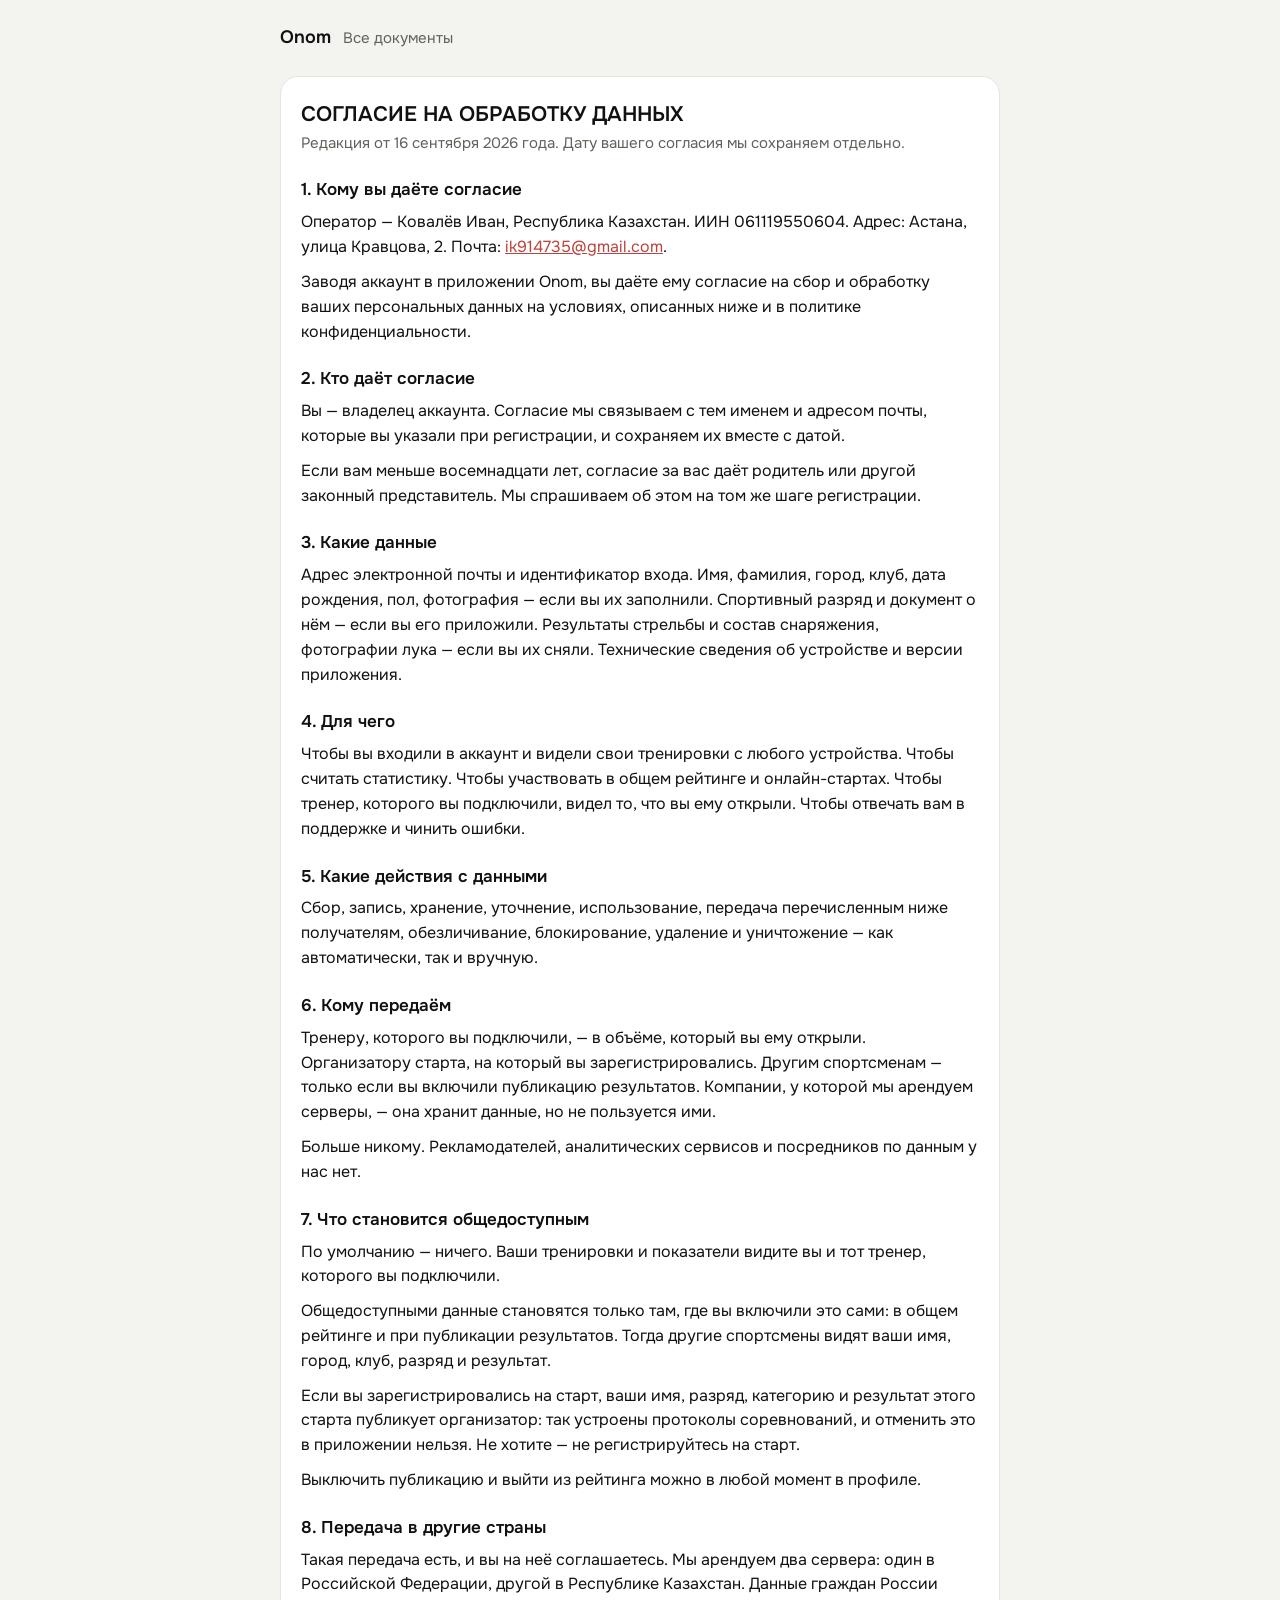
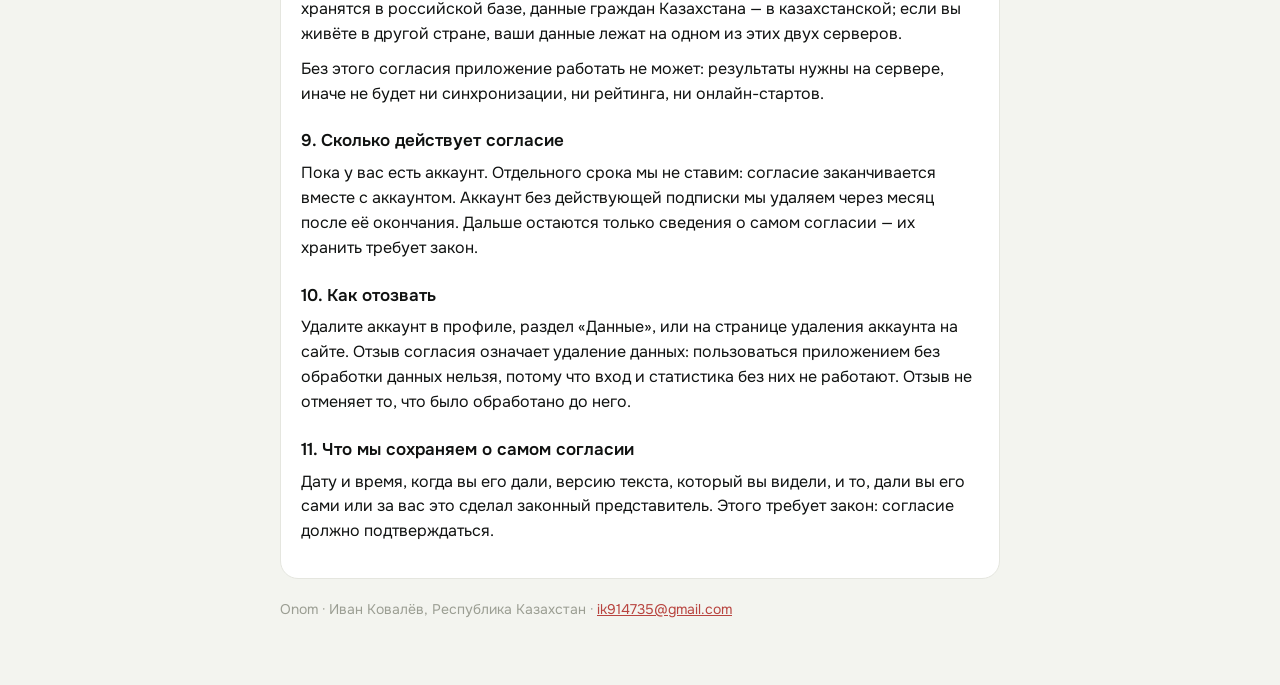
==== consent/index.html @ 04f854c0 "Публикация страницы документов Onom (политика, соглашение, согласие, удаление аккаунта, поддержка)" ====
<!doctype html>
<html lang="ru">
<head>
<meta charset="utf-8">
<meta name="viewport" content="width=device-width, initial-scale=1">
<title>Согласие на обработку данных · Onom</title>
<meta name="description" content="Согласие на обработку данных приложения Onom для стрельбы из лука.">
<link rel="stylesheet" href="../style.css">
</head>
<body>
<div class="wrap">
  <header>
    <a class="brand" href="../">Onom</a>
    <a class="back" href="../">Все документы</a>
  </header>
  <main>
    <h1>СОГЛАСИЕ НА ОБРАБОТКУ ДАННЫХ</h1>
    <p class="i">Редакция от 16 сентября 2026 года. Дату вашего согласия мы сохраняем отдельно.</p>
    <h2>1. Кому вы даёте согласие</h2>
    <p>Оператор — Ковалёв Иван, Республика Казахстан. ИИН 061119550604. Адрес: Астана, улица Кравцова, 2. Почта: <a href="mailto:ik914735@gmail.com">ik914735@gmail.com</a>.</p>
    <p>Заводя аккаунт в приложении Onom, вы даёте ему согласие на сбор и обработку ваших персональных данных на условиях, описанных ниже и в политике конфиденциальности.</p>
    <h2>2. Кто даёт согласие</h2>
    <p>Вы — владелец аккаунта. Согласие мы связываем с тем именем и адресом почты, которые вы указали при регистрации, и сохраняем их вместе с датой.</p>
    <p>Если вам меньше восемнадцати лет, согласие за вас даёт родитель или другой законный представитель. Мы спрашиваем об этом на том же шаге регистрации.</p>
    <h2>3. Какие данные</h2>
    <p>Адрес электронной почты и идентификатор входа. Имя, фамилия, город, клуб, дата рождения, пол, фотография — если вы их заполнили. Спортивный разряд и документ о нём — если вы его приложили. Результаты стрельбы и состав снаряжения, фотографии лука — если вы их сняли. Технические сведения об устройстве и версии приложения.</p>
    <h2>4. Для чего</h2>
    <p>Чтобы вы входили в аккаунт и видели свои тренировки с любого устройства. Чтобы считать статистику. Чтобы участвовать в общем рейтинге и онлайн-стартах. Чтобы тренер, которого вы подключили, видел то, что вы ему открыли. Чтобы отвечать вам в поддержке и чинить ошибки.</p>
    <h2>5. Какие действия с данными</h2>
    <p>Сбор, запись, хранение, уточнение, использование, передача перечисленным ниже получателям, обезличивание, блокирование, удаление и уничтожение — как автоматически, так и вручную.</p>
    <h2>6. Кому передаём</h2>
    <p>Тренеру, которого вы подключили, — в объёме, который вы ему открыли. Организатору старта, на который вы зарегистрировались. Другим спортсменам — только если вы включили публикацию результатов. Компании, у которой мы арендуем серверы, — она хранит данные, но не пользуется ими.</p>
    <p>Больше никому. Рекламодателей, аналитических сервисов и посредников по данным у нас нет.</p>
    <h2>7. Что становится общедоступным</h2>
    <p>По умолчанию — ничего. Ваши тренировки и показатели видите вы и тот тренер, которого вы подключили.</p>
    <p>Общедоступными данные становятся только там, где вы включили это сами: в общем рейтинге и при публикации результатов. Тогда другие спортсмены видят ваши имя, город, клуб, разряд и результат.</p>
    <p>Если вы зарегистрировались на старт, ваши имя, разряд, категорию и результат этого старта публикует организатор: так устроены протоколы соревнований, и отменить это в приложении нельзя. Не хотите — не регистрируйтесь на старт.</p>
    <p>Выключить публикацию и выйти из рейтинга можно в любой момент в профиле.</p>
    <h2>8. Передача в другие страны</h2>
    <p>Такая передача есть, и вы на неё соглашаетесь. Мы арендуем два сервера: один в Российской Федерации, другой в Республике Казахстан. Данные граждан России хранятся в российской базе, данные граждан Казахстана — в казахстанской; если вы живёте в другой стране, ваши данные лежат на одном из этих двух серверов.</p>
    <p>Без этого согласия приложение работать не может: результаты нужны на сервере, иначе не будет ни синхронизации, ни рейтинга, ни онлайн-стартов.</p>
    <h2>9. Сколько действует согласие</h2>
    <p>Пока у вас есть аккаунт. Отдельного срока мы не ставим: согласие заканчивается вместе с аккаунтом. Аккаунт без действующей подписки мы удаляем через месяц после её окончания. Дальше остаются только сведения о самом согласии — их хранить требует закон.</p>
    <h2>10. Как отозвать</h2>
    <p>Удалите аккаунт в профиле, раздел «Данные», или на странице удаления аккаунта на сайте. Отзыв согласия означает удаление данных: пользоваться приложением без обработки данных нельзя, потому что вход и статистика без них не работают. Отзыв не отменяет то, что было обработано до него.</p>
    <h2>11. Что мы сохраняем о самом согласии</h2>
    <p>Дату и время, когда вы его дали, версию текста, который вы видели, и то, дали вы его сами или за вас это сделал законный представитель. Этого требует закон: согласие должно подтверждаться.</p>
  </main>
  <footer>Onom · Иван Ковалёв, Республика Казахстан · <a href="mailto:ik914735@gmail.com">ik914735@gmail.com</a></footer>
</div>
</body>
</html>
---- style.css ----
@font-face { font-family: 'Onest'; font-style: normal; font-weight: 400; font-display: swap; src: url('fonts/onest-cyrillic-ext-400-normal.woff2') format('woff2'); unicode-range: U+0460-052F, U+1C80-1C8A, U+20B4, U+2DE0-2DFF, U+A640-A69F, U+FE2E-FE2F; }
@font-face { font-family: 'Onest'; font-style: normal; font-weight: 400; font-display: swap; src: url('fonts/onest-cyrillic-400-normal.woff2') format('woff2'); unicode-range: U+0301, U+0400-045F, U+0490-0491, U+04B0-04B1, U+2116; }
@font-face { font-family: 'Onest'; font-style: normal; font-weight: 400; font-display: swap; src: url('fonts/onest-latin-ext-400-normal.woff2') format('woff2'); unicode-range: U+0100-02BA, U+02BD-02C5, U+02C7-02CC, U+02CE-02D7, U+02DD-02FF, U+0304, U+0308, U+0329, U+1D00-1DBF, U+1E00-1E9F, U+1EF2-1EFF, U+2020, U+20A0-20AB, U+20AD-20C0, U+2113, U+2C60-2C7F, U+A720-A7FF; }
@font-face { font-family: 'Onest'; font-style: normal; font-weight: 400; font-display: swap; src: url('fonts/onest-latin-400-normal.woff2') format('woff2'); unicode-range: U+0000-00FF, U+0131, U+0152-0153, U+02BB-02BC, U+02C6, U+02DA, U+02DC, U+0304, U+0308, U+0329, U+2000-206F, U+20AC, U+2122, U+2191, U+2193, U+2212, U+2215, U+FEFF, U+FFFD; }
@font-face { font-family: 'Onest'; font-style: normal; font-weight: 500; font-display: swap; src: url('fonts/onest-cyrillic-ext-500-normal.woff2') format('woff2'); unicode-range: U+0460-052F, U+1C80-1C8A, U+20B4, U+2DE0-2DFF, U+A640-A69F, U+FE2E-FE2F; }
@font-face { font-family: 'Onest'; font-style: normal; font-weight: 500; font-display: swap; src: url('fonts/onest-cyrillic-500-normal.woff2') format('woff2'); unicode-range: U+0301, U+0400-045F, U+0490-0491, U+04B0-04B1, U+2116; }
@font-face { font-family: 'Onest'; font-style: normal; font-weight: 500; font-display: swap; src: url('fonts/onest-latin-ext-500-normal.woff2') format('woff2'); unicode-range: U+0100-02BA, U+02BD-02C5, U+02C7-02CC, U+02CE-02D7, U+02DD-02FF, U+0304, U+0308, U+0329, U+1D00-1DBF, U+1E00-1E9F, U+1EF2-1EFF, U+2020, U+20A0-20AB, U+20AD-20C0, U+2113, U+2C60-2C7F, U+A720-A7FF; }
@font-face { font-family: 'Onest'; font-style: normal; font-weight: 500; font-display: swap; src: url('fonts/onest-latin-500-normal.woff2') format('woff2'); unicode-range: U+0000-00FF, U+0131, U+0152-0153, U+02BB-02BC, U+02C6, U+02DA, U+02DC, U+0304, U+0308, U+0329, U+2000-206F, U+20AC, U+2122, U+2191, U+2193, U+2212, U+2215, U+FEFF, U+FFFD; }
@font-face { font-family: 'Onest'; font-style: normal; font-weight: 600; font-display: swap; src: url('fonts/onest-cyrillic-ext-600-normal.woff2') format('woff2'); unicode-range: U+0460-052F, U+1C80-1C8A, U+20B4, U+2DE0-2DFF, U+A640-A69F, U+FE2E-FE2F; }
@font-face { font-family: 'Onest'; font-style: normal; font-weight: 600; font-display: swap; src: url('fonts/onest-cyrillic-600-normal.woff2') format('woff2'); unicode-range: U+0301, U+0400-045F, U+0490-0491, U+04B0-04B1, U+2116; }
@font-face { font-family: 'Onest'; font-style: normal; font-weight: 600; font-display: swap; src: url('fonts/onest-latin-ext-600-normal.woff2') format('woff2'); unicode-range: U+0100-02BA, U+02BD-02C5, U+02C7-02CC, U+02CE-02D7, U+02DD-02FF, U+0304, U+0308, U+0329, U+1D00-1DBF, U+1E00-1E9F, U+1EF2-1EFF, U+2020, U+20A0-20AB, U+20AD-20C0, U+2113, U+2C60-2C7F, U+A720-A7FF; }
@font-face { font-family: 'Onest'; font-style: normal; font-weight: 600; font-display: swap; src: url('fonts/onest-latin-600-normal.woff2') format('woff2'); unicode-range: U+0000-00FF, U+0131, U+0152-0153, U+02BB-02BC, U+02C6, U+02DA, U+02DC, U+0304, U+0308, U+0329, U+2000-206F, U+20AC, U+2122, U+2191, U+2193, U+2212, U+2215, U+FEFF, U+FFFD; }
@font-face { font-family: 'Onest'; font-style: normal; font-weight: 400; font-display: swap; src: url('fonts/onest-symbols-400-normal.woff2') format('woff2'); unicode-range: U+2190-21FF; }
@font-face { font-family: 'Onest'; font-style: normal; font-weight: 500; font-display: swap; src: url('fonts/onest-symbols-500-normal.woff2') format('woff2'); unicode-range: U+2190-21FF; }
@font-face { font-family: 'Onest'; font-style: normal; font-weight: 600; font-display: swap; src: url('fonts/onest-symbols-600-normal.woff2') format('woff2'); unicode-range: U+2190-21FF; }

:root {
  --bg: #F3F4EF; --surface: #FFFFFF; --text: #101211; --muted: #5F6259; --hint: #9B9E93; --line: #E5E6DF; --brick: #B8443F;
}
* { box-sizing: border-box; }
html { -webkit-text-size-adjust: 100%; }
body {
  margin: 0; padding: 24px 16px 64px; background: var(--bg); color: var(--text);
  font: 400 16px/1.55 'Onest', system-ui, -apple-system, 'Segoe UI', sans-serif;
}
.wrap { max-width: 720px; margin: 0 auto; }
header { display: flex; align-items: baseline; gap: 12px; margin-bottom: 24px; }
.brand { font-weight: 600; font-size: 18px; text-decoration: none; color: var(--text); }
.back { font-size: 15px; color: var(--muted); text-decoration: none; }
.back:hover, a:hover { color: var(--brick); }
main { background: var(--surface); border: 1px solid var(--line); border-radius: 18px; padding: 24px 20px; }
h1 { font-size: 21px; font-weight: 600; line-height: 1.3; margin: 0 0 4px; }
h2 { font-size: 17px; font-weight: 600; line-height: 1.35; margin: 24px 0 8px; }
p { margin: 0 0 10px; }
p.i { color: var(--muted); font-size: 15px; margin-bottom: 16px; }
li { margin: 0 0 8px 20px; }
a { color: var(--brick); }
nav.docs { list-style: none; padding: 0; margin: 0; }
nav.docs a { display: block; padding: 14px 0; border-bottom: 1px solid var(--line); text-decoration: none; color: var(--text); font-weight: 500; }
nav.docs a:last-child { border-bottom: 0; }
nav.docs span { display: block; font-weight: 400; font-size: 15px; color: var(--muted); margin-top: 2px; }
footer { margin-top: 20px; color: var(--hint); font-size: 14px; }
@media (max-width: 480px) { body { padding: 16px 16px 48px; } main { padding: 18px 16px; border-radius: 14px; } }
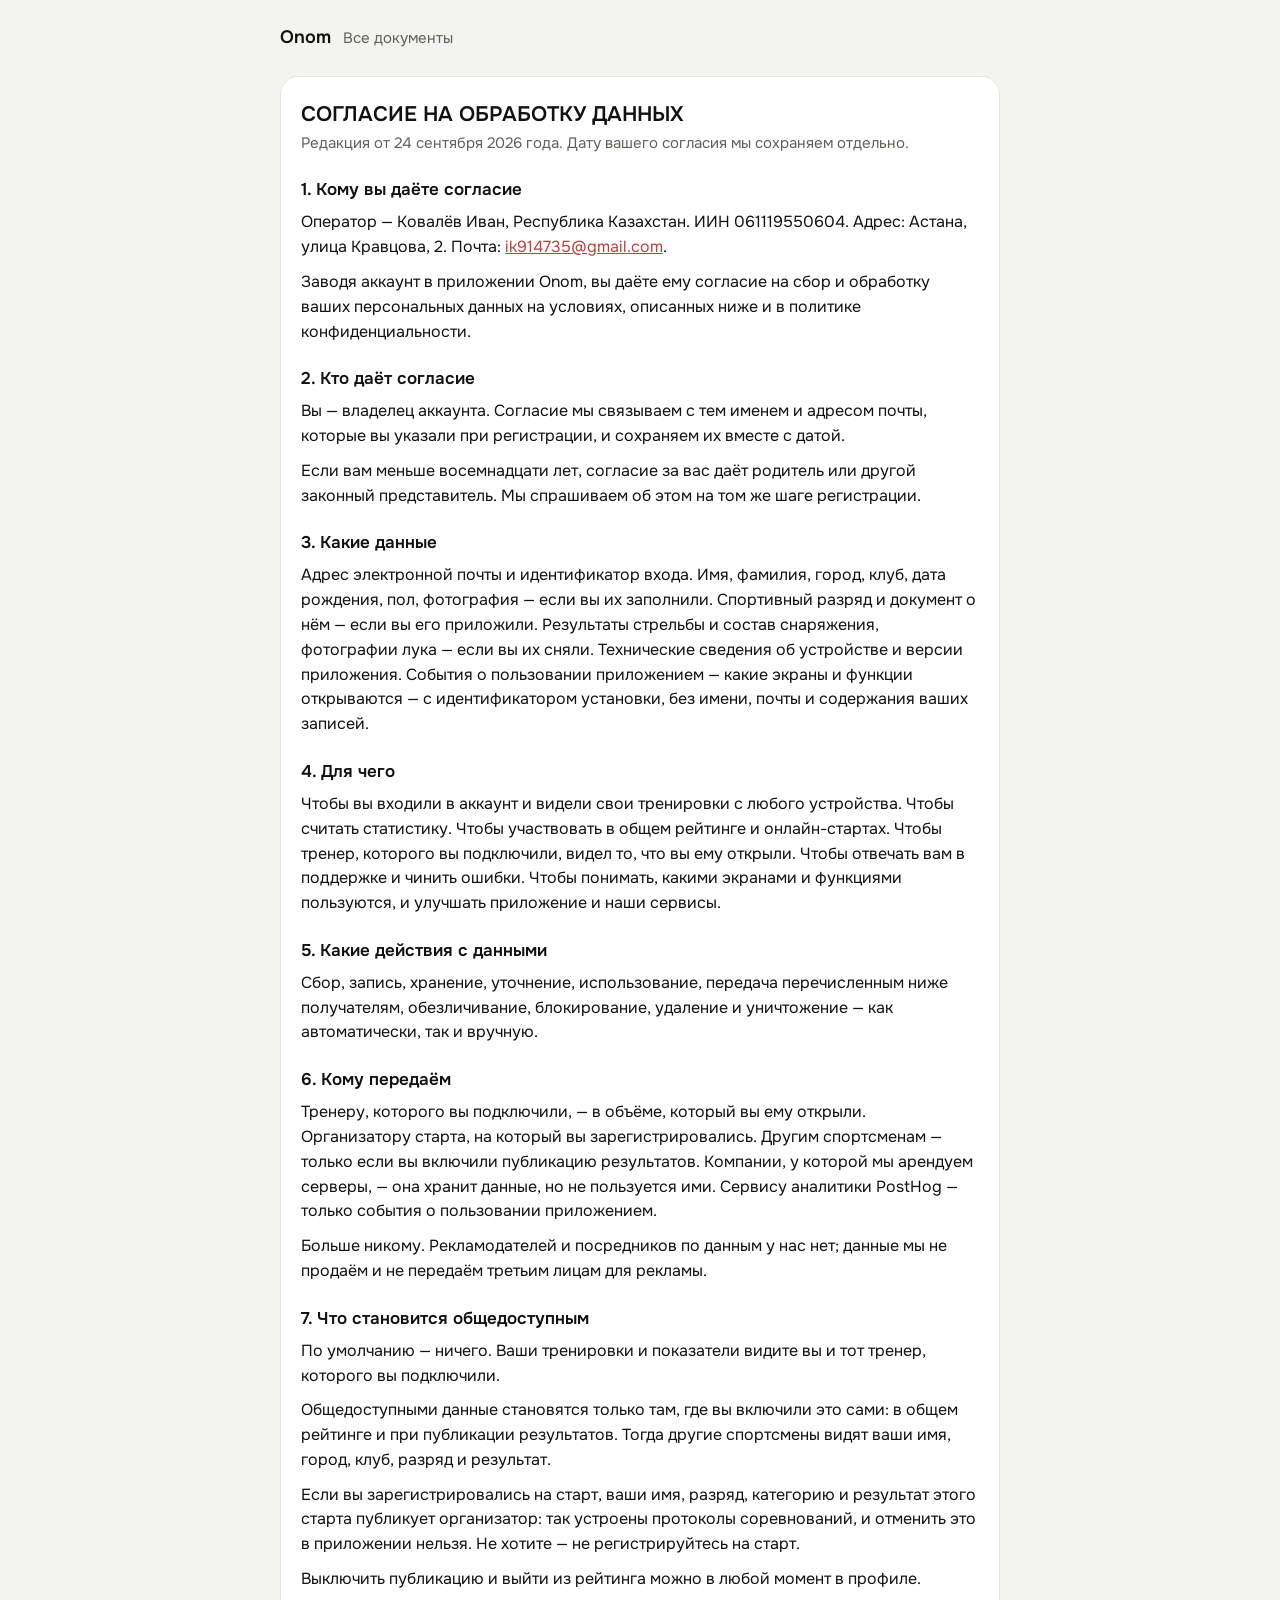
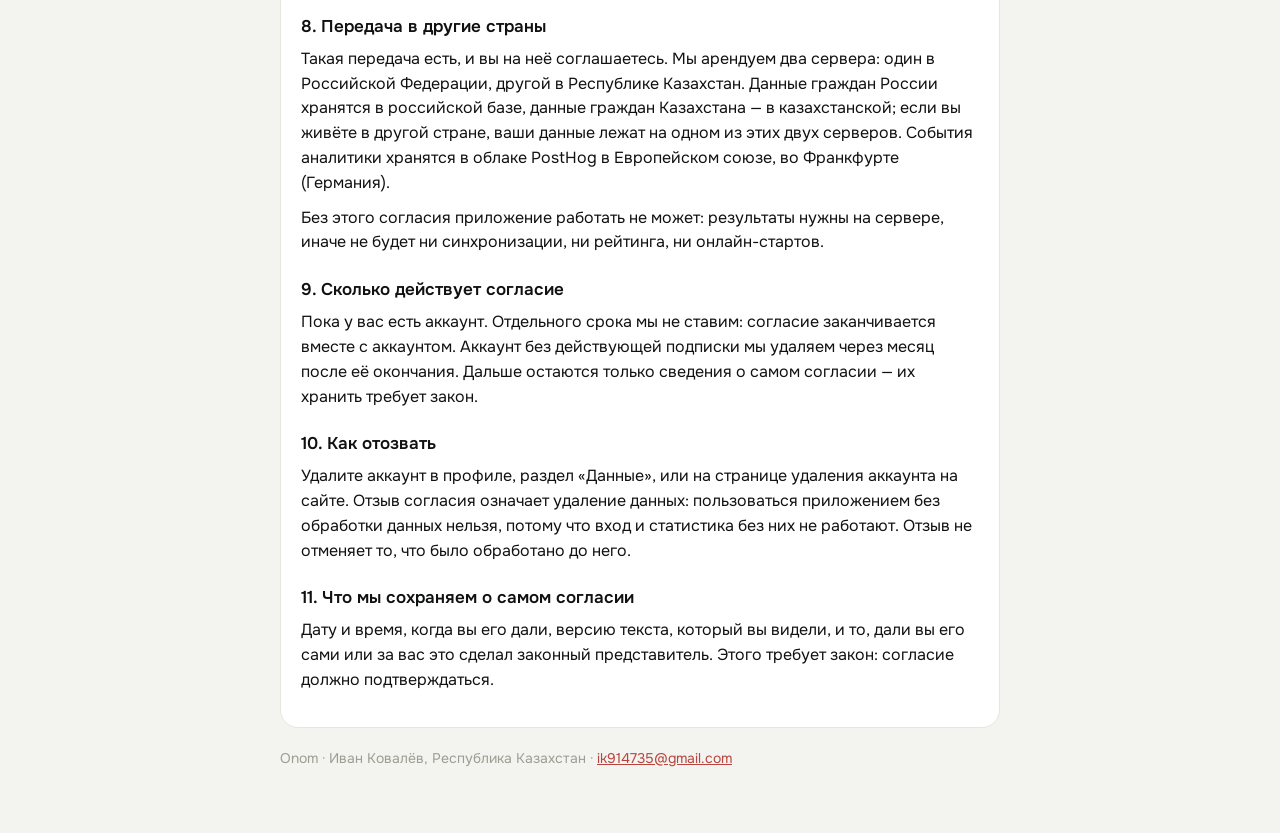
==== commit 7db32636: "Политика и согласие, редакция 24.09.2026: раздел 4 об аналитике Аналитика действий в приложении (соб" ====
--- a/consent/index.html
+++ b/consent/index.html
@@ -15,7 +15,7 @@
   </header>
   <main>
     <h1>СОГЛАСИЕ НА ОБРАБОТКУ ДАННЫХ</h1>
-    <p class="i">Редакция от 16 сентября 2026 года. Дату вашего согласия мы сохраняем отдельно.</p>
+    <p class="i">Редакция от 24 сентября 2026 года. Дату вашего согласия мы сохраняем отдельно.</p>
     <h2>1. Кому вы даёте согласие</h2>
     <p>Оператор — Ковалёв Иван, Республика Казахстан. ИИН 061119550604. Адрес: Астана, улица Кравцова, 2. Почта: <a href="mailto:ik914735@gmail.com">ik914735@gmail.com</a>.</p>
     <p>Заводя аккаунт в приложении Onom, вы даёте ему согласие на сбор и обработку ваших персональных данных на условиях, описанных ниже и в политике конфиденциальности.</p>
@@ -23,21 +23,21 @@
     <p>Вы — владелец аккаунта. Согласие мы связываем с тем именем и адресом почты, которые вы указали при регистрации, и сохраняем их вместе с датой.</p>
     <p>Если вам меньше восемнадцати лет, согласие за вас даёт родитель или другой законный представитель. Мы спрашиваем об этом на том же шаге регистрации.</p>
     <h2>3. Какие данные</h2>
-    <p>Адрес электронной почты и идентификатор входа. Имя, фамилия, город, клуб, дата рождения, пол, фотография — если вы их заполнили. Спортивный разряд и документ о нём — если вы его приложили. Результаты стрельбы и состав снаряжения, фотографии лука — если вы их сняли. Технические сведения об устройстве и версии приложения.</p>
+    <p>Адрес электронной почты и идентификатор входа. Имя, фамилия, город, клуб, дата рождения, пол, фотография — если вы их заполнили. Спортивный разряд и документ о нём — если вы его приложили. Результаты стрельбы и состав снаряжения, фотографии лука — если вы их сняли. Технические сведения об устройстве и версии приложения. События о пользовании приложением — какие экраны и функции открываются — с идентификатором установки, без имени, почты и содержания ваших записей.</p>
     <h2>4. Для чего</h2>
-    <p>Чтобы вы входили в аккаунт и видели свои тренировки с любого устройства. Чтобы считать статистику. Чтобы участвовать в общем рейтинге и онлайн-стартах. Чтобы тренер, которого вы подключили, видел то, что вы ему открыли. Чтобы отвечать вам в поддержке и чинить ошибки.</p>
+    <p>Чтобы вы входили в аккаунт и видели свои тренировки с любого устройства. Чтобы считать статистику. Чтобы участвовать в общем рейтинге и онлайн-стартах. Чтобы тренер, которого вы подключили, видел то, что вы ему открыли. Чтобы отвечать вам в поддержке и чинить ошибки. Чтобы понимать, какими экранами и функциями пользуются, и улучшать приложение и наши сервисы.</p>
     <h2>5. Какие действия с данными</h2>
     <p>Сбор, запись, хранение, уточнение, использование, передача перечисленным ниже получателям, обезличивание, блокирование, удаление и уничтожение — как автоматически, так и вручную.</p>
     <h2>6. Кому передаём</h2>
-    <p>Тренеру, которого вы подключили, — в объёме, который вы ему открыли. Организатору старта, на который вы зарегистрировались. Другим спортсменам — только если вы включили публикацию результатов. Компании, у которой мы арендуем серверы, — она хранит данные, но не пользуется ими.</p>
-    <p>Больше никому. Рекламодателей, аналитических сервисов и посредников по данным у нас нет.</p>
+    <p>Тренеру, которого вы подключили, — в объёме, который вы ему открыли. Организатору старта, на который вы зарегистрировались. Другим спортсменам — только если вы включили публикацию результатов. Компании, у которой мы арендуем серверы, — она хранит данные, но не пользуется ими. Сервису аналитики PostHog — только события о пользовании приложением.</p>
+    <p>Больше никому. Рекламодателей и посредников по данным у нас нет; данные мы не продаём и не передаём третьим лицам для рекламы.</p>
     <h2>7. Что становится общедоступным</h2>
     <p>По умолчанию — ничего. Ваши тренировки и показатели видите вы и тот тренер, которого вы подключили.</p>
     <p>Общедоступными данные становятся только там, где вы включили это сами: в общем рейтинге и при публикации результатов. Тогда другие спортсмены видят ваши имя, город, клуб, разряд и результат.</p>
     <p>Если вы зарегистрировались на старт, ваши имя, разряд, категорию и результат этого старта публикует организатор: так устроены протоколы соревнований, и отменить это в приложении нельзя. Не хотите — не регистрируйтесь на старт.</p>
     <p>Выключить публикацию и выйти из рейтинга можно в любой момент в профиле.</p>
     <h2>8. Передача в другие страны</h2>
-    <p>Такая передача есть, и вы на неё соглашаетесь. Мы арендуем два сервера: один в Российской Федерации, другой в Республике Казахстан. Данные граждан России хранятся в российской базе, данные граждан Казахстана — в казахстанской; если вы живёте в другой стране, ваши данные лежат на одном из этих двух серверов.</p>
+    <p>Такая передача есть, и вы на неё соглашаетесь. Мы арендуем два сервера: один в Российской Федерации, другой в Республике Казахстан. Данные граждан России хранятся в российской базе, данные граждан Казахстана — в казахстанской; если вы живёте в другой стране, ваши данные лежат на одном из этих двух серверов. События аналитики хранятся в облаке PostHog в Европейском союзе, во Франкфурте (Германия).</p>
     <p>Без этого согласия приложение работать не может: результаты нужны на сервере, иначе не будет ни синхронизации, ни рейтинга, ни онлайн-стартов.</p>
     <h2>9. Сколько действует согласие</h2>
     <p>Пока у вас есть аккаунт. Отдельного срока мы не ставим: согласие заканчивается вместе с аккаунтом. Аккаунт без действующей подписки мы удаляем через месяц после её окончания. Дальше остаются только сведения о самом согласии — их хранить требует закон.</p>
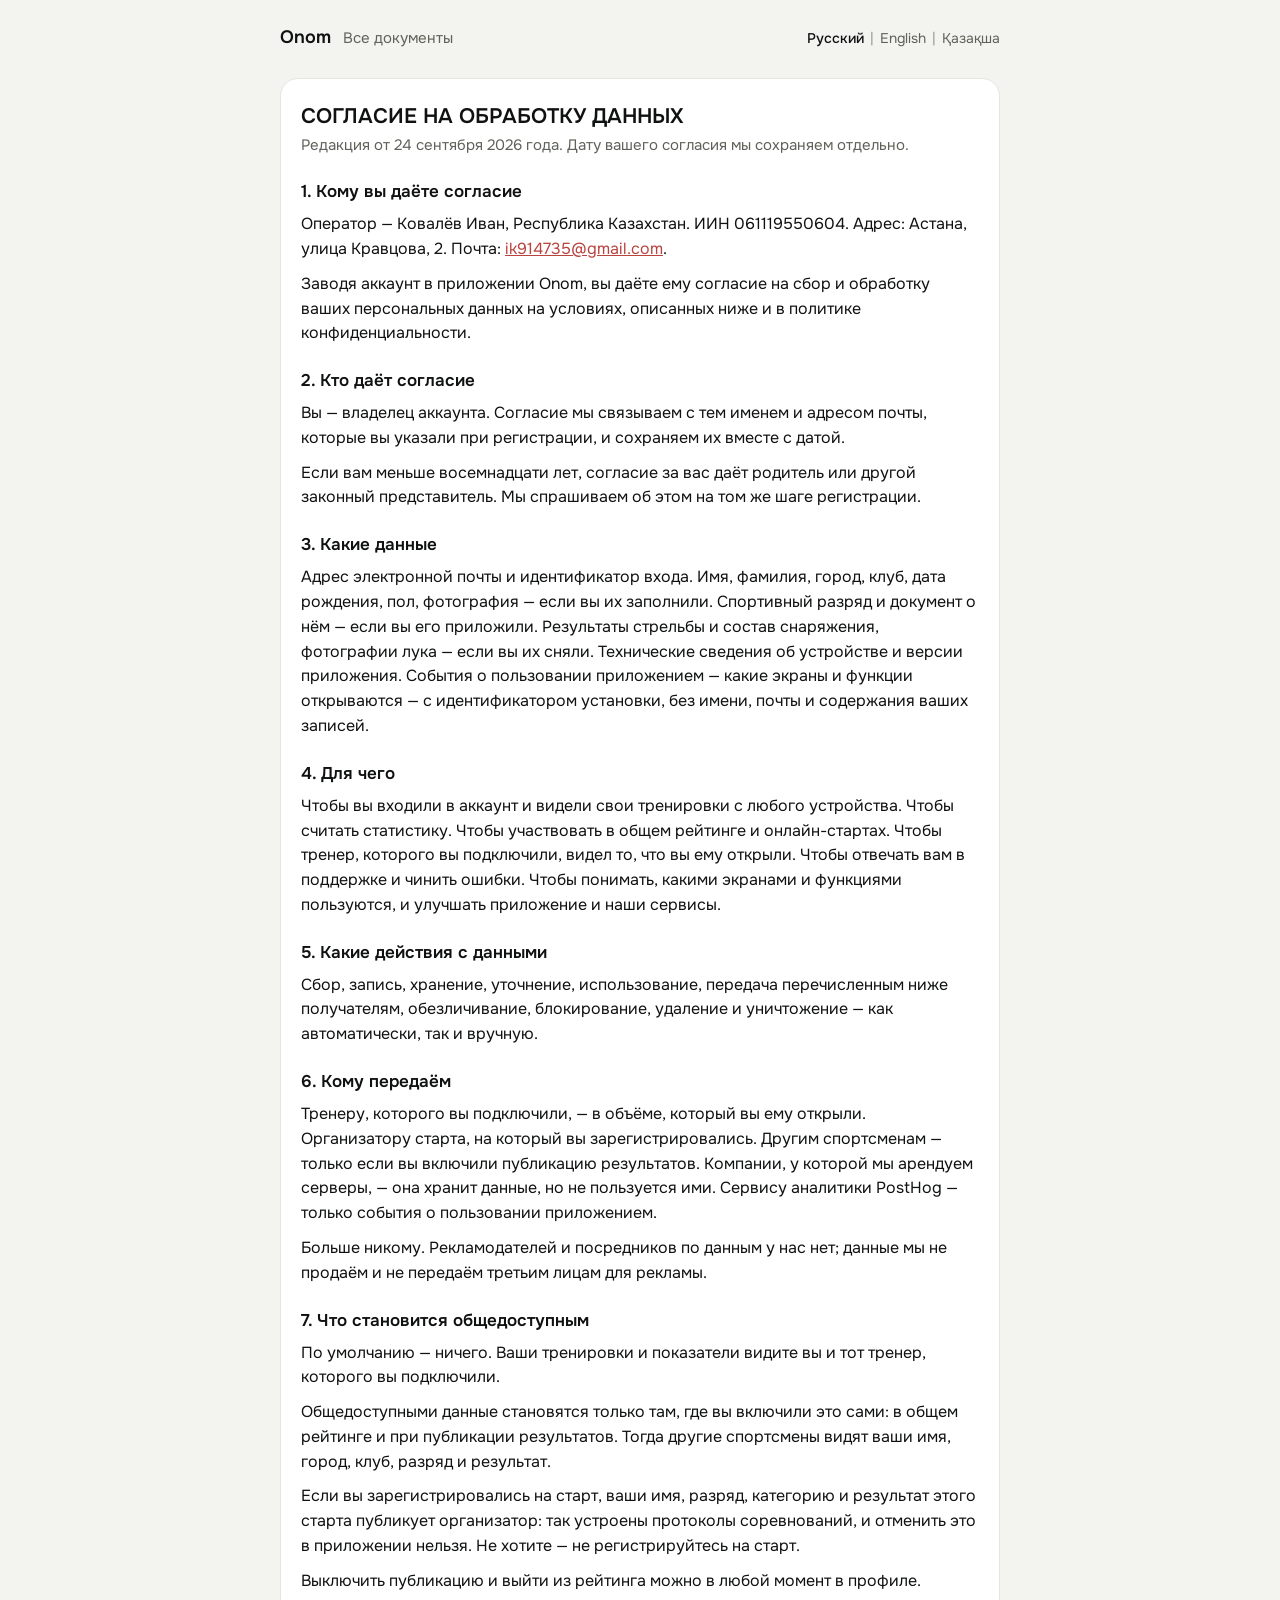
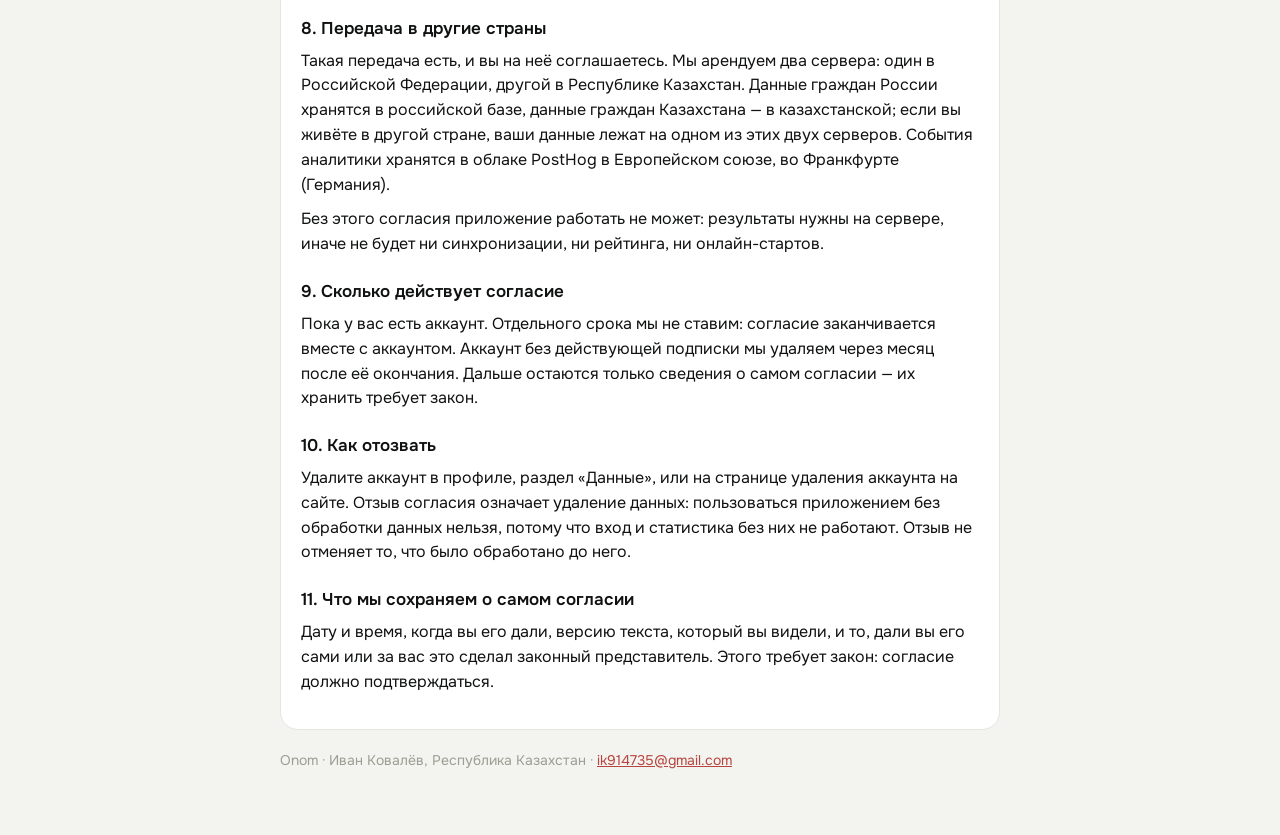
==== commit 95cd2cd8: "Английская версия всех страниц (/en/) и казахская политики и соглашения (/kk/), переключатель языка " ====
--- a/consent/index.html
+++ b/consent/index.html
@@ -12,6 +12,7 @@
   <header>
     <a class="brand" href="../">Onom</a>
     <a class="back" href="../">Все документы</a>
+    <nav class="lang" aria-label="Язык"><span aria-current="page" lang="ru">Русский</span><span aria-hidden="true">|</span><a href="../en/consent/" lang="en" hreflang="en">English</a><span aria-hidden="true">|</span><a href="../kk/" lang="kk" hreflang="kk">Қазақша</a></nav>
   </header>
   <main>
     <h1>СОГЛАСИЕ НА ОБРАБОТКУ ДАННЫХ</h1>
--- a/style.css
+++ b/style.css
@@ -24,20 +24,27 @@
   font: 400 16px/1.55 'Onest', system-ui, -apple-system, 'Segoe UI', sans-serif;
 }
 .wrap { max-width: 720px; margin: 0 auto; }
-header { display: flex; align-items: baseline; gap: 12px; margin-bottom: 24px; }
+header { display: flex; flex-wrap: wrap; align-items: baseline; gap: 8px 12px; margin-bottom: 24px; }
 .brand { font-weight: 600; font-size: 18px; text-decoration: none; color: var(--text); }
 .back { font-size: 15px; color: var(--muted); text-decoration: none; }
 .back:hover, a:hover { color: var(--brick); }
+.lang { margin-left: auto; display: flex; align-items: baseline; gap: 6px; font-size: 14px; color: var(--hint); }
+.lang a { color: var(--muted); text-decoration: none; padding: 4px 0; }
+.lang [aria-current] { color: var(--text); font-weight: 500; }
 main { background: var(--surface); border: 1px solid var(--line); border-radius: 18px; padding: 24px 20px; }
 h1 { font-size: 21px; font-weight: 600; line-height: 1.3; margin: 0 0 4px; }
 h2 { font-size: 17px; font-weight: 600; line-height: 1.35; margin: 24px 0 8px; }
 p { margin: 0 0 10px; }
 p.i { color: var(--muted); font-size: 15px; margin-bottom: 16px; }
+p.i + p.i { margin-top: -8px; }
 li { margin: 0 0 8px 20px; }
 a { color: var(--brick); }
 nav.docs { list-style: none; padding: 0; margin: 0; }
 nav.docs a { display: block; padding: 14px 0; border-bottom: 1px solid var(--line); text-decoration: none; color: var(--text); font-weight: 500; }
 nav.docs a:last-child { border-bottom: 0; }
 nav.docs span { display: block; font-weight: 400; font-size: 15px; color: var(--muted); margin-top: 2px; }
+.other { margin-top: 20px; padding-top: 16px; border-top: 1px solid var(--line); }
+.other p { color: var(--muted); font-size: 15px; }
+.other li { list-style: none; margin: 0 0 8px; }
 footer { margin-top: 20px; color: var(--hint); font-size: 14px; }
 @media (max-width: 480px) { body { padding: 16px 16px 48px; } main { padding: 18px 16px; border-radius: 14px; } }
